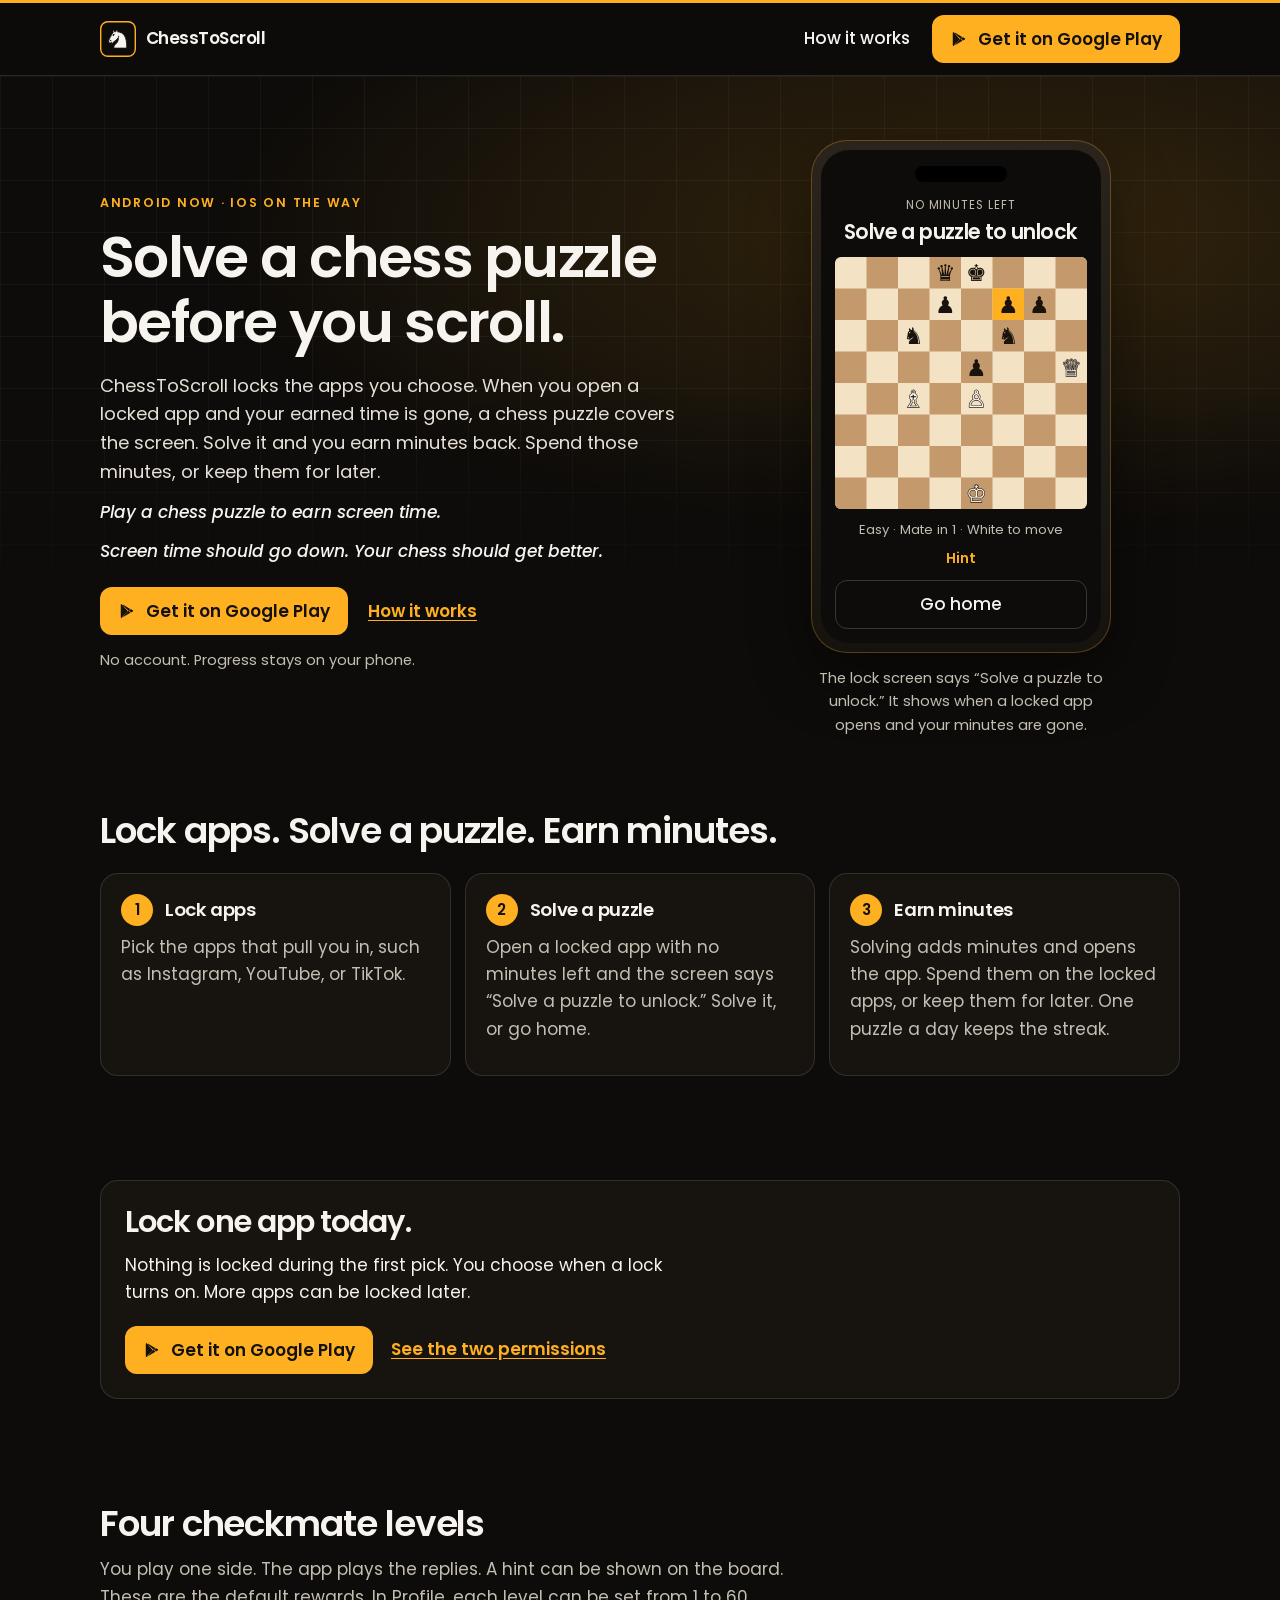
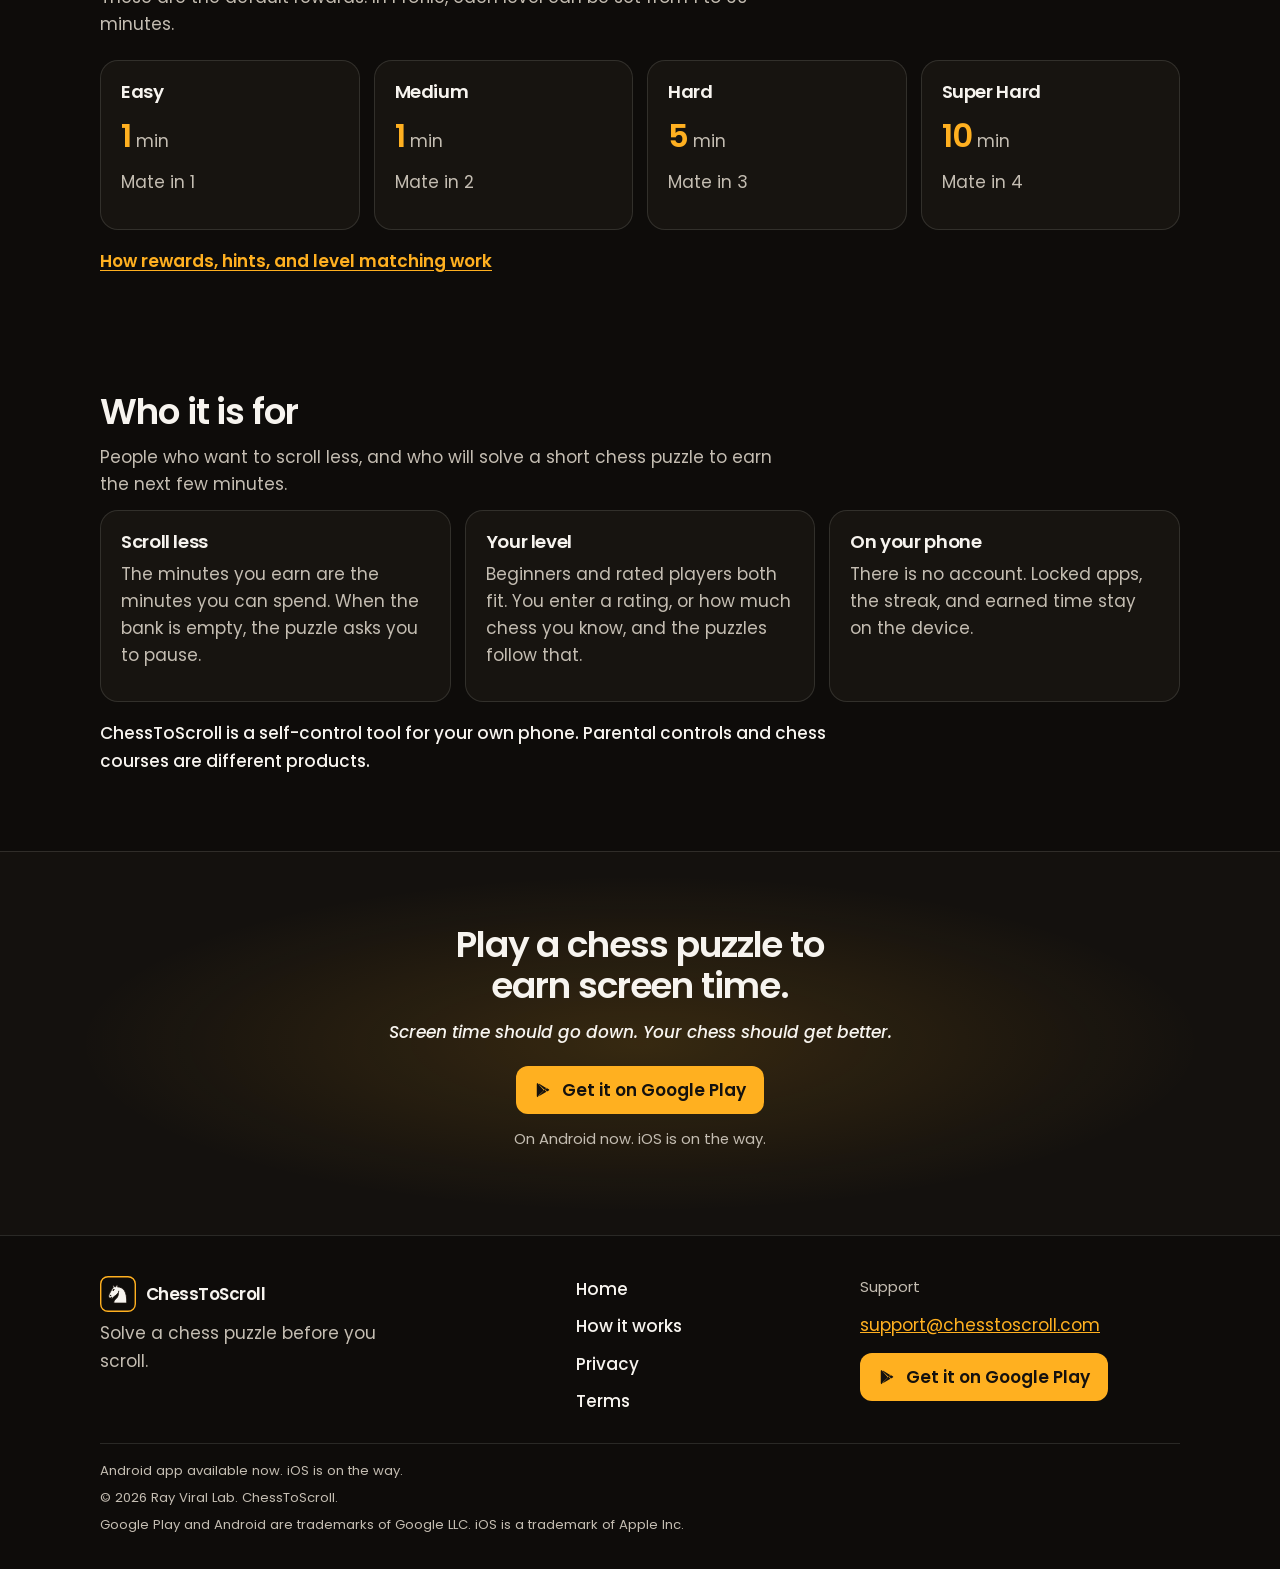
==== index.html @ 7f45c112 "first commit" ====
<!DOCTYPE html>
<html lang="en">
<head>
  <meta charset="utf-8">
  <meta name="viewport" content="width=device-width, initial-scale=1">
  <title>Solve a Chess Puzzle Before You Scroll | ChessToScroll</title>
  <meta name="description" content="ChessToScroll locks the apps you choose. Solve a chess puzzle to earn the minutes back, then spend them or save them. Android app. iOS on the way.">
  <link rel="canonical" href="https://chesstoscroll.com/">
  <meta name="theme-color" content="#0E0C0A">
  <meta name="robots" content="index,follow,max-image-preview:large,max-snippet:-1,max-video-preview:-1">
  <meta name="application-name" content="ChessToScroll">
  <meta property="og:type" content="website">
  <meta property="og:site_name" content="ChessToScroll">
  <meta property="og:title" content="Solve a Chess Puzzle Before You Scroll | ChessToScroll">
  <meta property="og:description" content="ChessToScroll locks the apps you choose. Solve a chess puzzle to earn the minutes back, then spend them or save them.">
  <meta property="og:url" content="https://chesstoscroll.com/">
  <meta property="og:locale" content="en_US">
  <meta property="og:image" content="https://chesstoscroll.com/og.png">
  <meta property="og:image:width" content="1200">
  <meta property="og:image:height" content="630">
  <meta property="og:image:alt" content="ChessToScroll. Solve a chess puzzle before you scroll.">
  <meta name="twitter:card" content="summary_large_image">
  <meta name="twitter:title" content="Solve a Chess Puzzle Before You Scroll | ChessToScroll">
  <meta name="twitter:description" content="Lock the apps you choose. Solve a chess puzzle to earn the minutes back.">
  <meta name="twitter:image" content="https://chesstoscroll.com/og.png">
  <link rel="icon" href="favicon.svg" type="image/svg+xml">
  <link rel="sitemap" type="application/xml" href="sitemap.xml">
  <link rel="alternate" hreflang="en" href="https://chesstoscroll.com/">
  <link rel="alternate" hreflang="x-default" href="https://chesstoscroll.com/">
  <link rel="stylesheet" href="styles.css">
  <script type="application/ld+json">
  {
    "@context": "https://schema.org",
    "@graph": [
      {
        "@type": "Organization",
        "@id": "https://chesstoscroll.com/#org",
        "name": "ChessToScroll",
        "legalName": "Ray Viral Lab",
        "url": "https://chesstoscroll.com/",
        "email": "support@chesstoscroll.com",
        "logo": "https://chesstoscroll.com/favicon.svg"
      },
      {
        "@type": "WebSite",
        "@id": "https://chesstoscroll.com/#website",
        "url": "https://chesstoscroll.com/",
        "name": "ChessToScroll",
        "description": "Solve a chess puzzle before you scroll.",
        "publisher": { "@id": "https://chesstoscroll.com/#org" }
      },
      {
        "@type": "SoftwareApplication",
        "name": "ChessToScroll",
        "applicationCategory": "LifestyleApplication",
        "operatingSystem": "Android",
        "url": "https://chesstoscroll.com/",
        "downloadUrl": "https://play.google.com/store/apps/details?id=com.hintapp.chesslock",
        "description": "ChessToScroll locks the apps you choose. Solve a chess puzzle to earn minutes back. Screen time should go down. Your chess should get better.",
        "publisher": { "@id": "https://chesstoscroll.com/#org" },
        "featureList": [
          "Lock selected apps behind a chess puzzle",
          "Checkmate puzzles from mate in 1 to mate in 4",
          "Minutes bank and daily streak",
          "No account, progress stays on the phone"
        ]
      }
    ]
  }
  </script>
</head>
<body>
  <a class="skip" href="#main">Skip to content</a>
  <header class="site-header">
    <div class="bar">
      <a class="logo" href="index.html">
        <img src="favicon.svg" width="36" height="36" alt="">
        <span>ChessToScroll</span>
      </a>
      <input class="nav-toggle" type="checkbox" id="nav-toggle">
      <label class="nav-burger" for="nav-toggle"><span class="sr-only">Menu</span><span class="bars" aria-hidden="true"></span></label>
      <nav class="nav" id="site-nav" aria-label="Primary">
        <a href="how-it-works.html">How it works</a>
        <a class="btn" href="https://play.google.com/store/apps/details?id=com.hintapp.chesslock" target="_blank" rel="noopener noreferrer">
          <svg class="icon" viewBox="0 0 24 24" width="18" height="18" aria-hidden="true"><path fill="currentColor" d="M4.4 2.6c-.5.4-.7 1.1-.7 1.9v15c0 .8.2 1.5.7 1.9l.1.1 8.8-8.8v-.2L4.5 2.5l-.1.1zm9.6 9.1 2.6 2.6-9.1 5.2c-.6.4-1.2.3-1.5-.1l8-7.7zm2.6-2.6L14 11.7 6 4.1c.3-.4.9-.5 1.5-.1l8.1 5.1zm.8.5 2.3 1.3c.8.5.8 1.2 0 1.7l-2.3 1.3-2.8-2.8 2.8-1.5z"/></svg>
          Get it on Google Play
        </a>
      </nav>
    </div>
  </header>
  <main id="main">
    <section class="hero">
      <div class="wrap hero-grid">
        <div>
          <p class="eyebrow">Android now · iOS on the way</p>
          <h1>Solve a chess puzzle before you scroll.</h1>
          <p class="lede">ChessToScroll locks the apps you choose. When you open a locked app and your earned time is gone, a chess puzzle covers the screen. Solve it and you earn minutes back. Spend those minutes, or keep them for later.</p>
          <p class="promise">Play a chess puzzle to earn screen time.</p>
          <p class="promise">Screen time should go down. Your chess should get better.</p>
          <div class="hero-actions">
            <a class="btn" href="https://play.google.com/store/apps/details?id=com.hintapp.chesslock" target="_blank" rel="noopener noreferrer">
              <svg class="icon" viewBox="0 0 24 24" width="18" height="18" aria-hidden="true"><path fill="currentColor" d="M4.4 2.6c-.5.4-.7 1.1-.7 1.9v15c0 .8.2 1.5.7 1.9l.1.1 8.8-8.8v-.2L4.5 2.5l-.1.1zm9.6 9.1 2.6 2.6-9.1 5.2c-.6.4-1.2.3-1.5-.1l8-7.7zm2.6-2.6L14 11.7 6 4.1c.3-.4.9-.5 1.5-.1l8.1 5.1zm.8.5 2.3 1.3c.8.5.8 1.2 0 1.7l-2.3 1.3-2.8-2.8 2.8-1.5z"/></svg>
              Get it on Google Play
            </a>
            <a class="text-link" href="how-it-works.html">How it works</a>
          </div>
          <p class="fine">No account. Progress stays on your phone.</p>
        </div>
        <figure class="phone-figure">
          <div class="phone" aria-hidden="true">
            <div class="phone-screen">
              <div class="notch"></div>
              <p class="lock-kicker">No minutes left</p>
              <p class="lock-title">Solve a puzzle to unlock</p>
              <div class="board-frame">
                <svg class="board" viewBox="0 0 8 8">
                  <rect width="8" height="8" fill="#F3E2C4"/>
                  <g fill="#C49A6C">
                    <rect x="1" y="0" width="1" height="1"/><rect x="3" y="0" width="1" height="1"/><rect x="5" y="0" width="1" height="1"/><rect x="7" y="0" width="1" height="1"/>
                    <rect x="0" y="1" width="1" height="1"/><rect x="2" y="1" width="1" height="1"/><rect x="4" y="1" width="1" height="1"/><rect x="6" y="1" width="1" height="1"/>
                    <rect x="1" y="2" width="1" height="1"/><rect x="3" y="2" width="1" height="1"/><rect x="5" y="2" width="1" height="1"/><rect x="7" y="2" width="1" height="1"/>
                    <rect x="0" y="3" width="1" height="1"/><rect x="2" y="3" width="1" height="1"/><rect x="4" y="3" width="1" height="1"/><rect x="6" y="3" width="1" height="1"/>
                    <rect x="1" y="4" width="1" height="1"/><rect x="3" y="4" width="1" height="1"/><rect x="5" y="4" width="1" height="1"/><rect x="7" y="4" width="1" height="1"/>
                    <rect x="0" y="5" width="1" height="1"/><rect x="2" y="5" width="1" height="1"/><rect x="4" y="5" width="1" height="1"/><rect x="6" y="5" width="1" height="1"/>
                    <rect x="1" y="6" width="1" height="1"/><rect x="3" y="6" width="1" height="1"/><rect x="5" y="6" width="1" height="1"/><rect x="7" y="6" width="1" height="1"/>
                    <rect x="0" y="7" width="1" height="1"/><rect x="2" y="7" width="1" height="1"/><rect x="4" y="7" width="1" height="1"/><rect x="6" y="7" width="1" height="1"/>
                  </g>
                  <rect x="5" y="1" width="1" height="1" fill="#FFB020"/>
                  <g font-family="Apple Symbols, Segoe UI Symbol, Noto Sans Symbols 2, DejaVu Sans, sans-serif" font-size="0.72" text-anchor="middle" dominant-baseline="central">
                    <g fill="#1A120C">
                      <text x="3.5" y="0.52">&#9819;</text>
                      <text x="4.5" y="0.52">&#9818;</text>
                      <text x="3.5" y="1.52">&#9823;</text>
                      <text x="5.5" y="1.52">&#9823;</text>
                      <text x="6.5" y="1.52">&#9823;</text>
                      <text x="2.5" y="2.52">&#9822;</text>
                      <text x="5.5" y="2.52">&#9822;</text>
                      <text x="4.5" y="3.52">&#9823;</text>
                    </g>
                    <g fill="#FFF8EF" stroke="#2A2118" stroke-width="0.04" paint-order="stroke fill">
                      <text x="7.5" y="3.52">&#9813;</text>
                      <text x="2.5" y="4.52">&#9815;</text>
                      <text x="4.5" y="4.52">&#9817;</text>
                      <text x="4.5" y="7.52">&#9812;</text>
                    </g>
                  </g>
                </svg>
              </div>
              <p class="lock-meta">Easy · Mate in 1 · White to move</p>
              <p class="lock-hint">Hint</p>
              <p class="lock-go">Go home</p>
            </div>
          </div>
          <figcaption>The lock screen says “Solve a puzzle to unlock.” It shows when a locked app opens and your minutes are gone.</figcaption>
        </figure>
      </div>
    </section>

    <section class="block" aria-labelledby="steps-title">
      <div class="wrap">
        <div class="intro">
          <h2 id="steps-title">Lock apps. Solve a puzzle. Earn minutes.</h2>
        </div>
        <ol class="steps">
          <li>
            <h3><span class="num">1</span> Lock apps</h3>
            <p>Pick the apps that pull you in, such as Instagram, YouTube, or TikTok.</p>
          </li>
          <li>
            <h3><span class="num">2</span> Solve a puzzle</h3>
            <p>Open a locked app with no minutes left and the screen says “Solve a puzzle to unlock.” Solve it, or go home.</p>
          </li>
          <li>
            <h3><span class="num">3</span> Earn minutes</h3>
            <p>Solving adds minutes and opens the app. Spend them on the locked apps, or keep them for later. One puzzle a day keeps the streak.</p>
          </li>
        </ol>
      </div>
    </section>

    <section class="block" aria-label="Get the Android app">
      <div class="wrap">
        <div class="cta-row">
          <div>
            <h2>Lock one app today.</h2>
            <p>Nothing is locked during the first pick. You choose when a lock turns on. More apps can be locked later.</p>
          </div>
          <div class="cta-actions">
            <a class="btn" href="https://play.google.com/store/apps/details?id=com.hintapp.chesslock" target="_blank" rel="noopener noreferrer">
              <svg class="icon" viewBox="0 0 24 24" width="18" height="18" aria-hidden="true"><path fill="currentColor" d="M4.4 2.6c-.5.4-.7 1.1-.7 1.9v15c0 .8.2 1.5.7 1.9l.1.1 8.8-8.8v-.2L4.5 2.5l-.1.1zm9.6 9.1 2.6 2.6-9.1 5.2c-.6.4-1.2.3-1.5-.1l8-7.7zm2.6-2.6L14 11.7 6 4.1c.3-.4.9-.5 1.5-.1l8.1 5.1zm.8.5 2.3 1.3c.8.5.8 1.2 0 1.7l-2.3 1.3-2.8-2.8 2.8-1.5z"/></svg>
              Get it on Google Play
            </a>
            <a class="text-link" href="how-it-works.html#permissions">See the two permissions</a>
          </div>
        </div>
      </div>
    </section>

    <section class="block" aria-labelledby="levels-title">
      <div class="wrap">
        <div class="intro">
          <h2 id="levels-title">Four checkmate levels</h2>
          <p>You play one side. The app plays the replies. A hint can be shown on the board. These are the default rewards. In Profile, each level can be set from 1 to 60 minutes.</p>
        </div>
        <ul class="levels">
          <li>
            <h3>Easy</h3>
            <p class="mins"><span>1</span> min</p>
            <p>Mate in 1</p>
          </li>
          <li>
            <h3>Medium</h3>
            <p class="mins"><span>1</span> min</p>
            <p>Mate in 2</p>
          </li>
          <li>
            <h3>Hard</h3>
            <p class="mins"><span>5</span> min</p>
            <p>Mate in 3</p>
          </li>
          <li>
            <h3>Super Hard</h3>
            <p class="mins"><span>10</span> min</p>
            <p>Mate in 4</p>
          </li>
        </ul>
        <p class="more"><a class="text-link" href="how-it-works.html#puzzles">How rewards, hints, and level matching work</a></p>
      </div>
    </section>

    <section class="block" aria-labelledby="who-title">
      <div class="wrap">
        <div class="intro">
          <h2 id="who-title">Who it is for</h2>
          <p>People who want to scroll less, and who will solve a short chess puzzle to earn the next few minutes.</p>
        </div>
        <div class="cards three">
          <article class="card">
            <h3>Scroll less</h3>
            <p>The minutes you earn are the minutes you can spend. When the bank is empty, the puzzle asks you to pause.</p>
          </article>
          <article class="card">
            <h3>Your level</h3>
            <p>Beginners and rated players both fit. You enter a rating, or how much chess you know, and the puzzles follow that.</p>
          </article>
          <article class="card">
            <h3>On your phone</h3>
            <p>There is no account. Locked apps, the streak, and earned time stay on the device.</p>
          </article>
        </div>
        <p class="boundary">ChessToScroll is a self-control tool for your own phone. Parental controls and chess courses are different products.</p>
      </div>
    </section>

    <section class="cta-band" aria-labelledby="close-title">
      <div class="wrap">
        <h2 id="close-title">Play a chess puzzle to earn screen time.</h2>
        <p class="promise">Screen time should go down. Your chess should get better.</p>
        <a class="btn" href="https://play.google.com/store/apps/details?id=com.hintapp.chesslock" target="_blank" rel="noopener noreferrer">
          <svg class="icon" viewBox="0 0 24 24" width="18" height="18" aria-hidden="true"><path fill="currentColor" d="M4.4 2.6c-.5.4-.7 1.1-.7 1.9v15c0 .8.2 1.5.7 1.9l.1.1 8.8-8.8v-.2L4.5 2.5l-.1.1zm9.6 9.1 2.6 2.6-9.1 5.2c-.6.4-1.2.3-1.5-.1l8-7.7zm2.6-2.6L14 11.7 6 4.1c.3-.4.9-.5 1.5-.1l8.1 5.1zm.8.5 2.3 1.3c.8.5.8 1.2 0 1.7l-2.3 1.3-2.8-2.8 2.8-1.5z"/></svg>
          Get it on Google Play
        </a>
        <p class="fine">On Android now. iOS is on the way.</p>
      </div>
    </section>
  </main>
  <footer class="site-footer">
    <div class="wrap footer-grid">
      <div class="footer-brand">
        <a class="logo" href="index.html">
          <img src="favicon.svg" width="36" height="36" alt="">
          <span>ChessToScroll</span>
        </a>
        <p>Solve a chess puzzle before you scroll.</p>
      </div>
      <nav class="footer-nav" aria-label="Footer">
        <a href="index.html">Home</a>
        <a href="how-it-works.html">How it works</a>
        <a href="privacy.html">Privacy</a>
        <a href="terms.html">Terms</a>
      </nav>
      <div>
        <p class="fine">Support</p>
        <address><a href="mailto:support@chesstoscroll.com">support@chesstoscroll.com</a></address>
        <a class="btn" href="https://play.google.com/store/apps/details?id=com.hintapp.chesslock" target="_blank" rel="noopener noreferrer">
          <svg class="icon" viewBox="0 0 24 24" width="18" height="18" aria-hidden="true"><path fill="currentColor" d="M4.4 2.6c-.5.4-.7 1.1-.7 1.9v15c0 .8.2 1.5.7 1.9l.1.1 8.8-8.8v-.2L4.5 2.5l-.1.1zm9.6 9.1 2.6 2.6-9.1 5.2c-.6.4-1.2.3-1.5-.1l8-7.7zm2.6-2.6L14 11.7 6 4.1c.3-.4.9-.5 1.5-.1l8.1 5.1zm.8.5 2.3 1.3c.8.5.8 1.2 0 1.7l-2.3 1.3-2.8-2.8 2.8-1.5z"/></svg>
          Get it on Google Play
        </a>
      </div>
    </div>
    <div class="wrap legal-line">
      <p>Android app available now. iOS is on the way.</p>
      <p>© 2026 Ray Viral Lab. ChessToScroll.</p>
      <p>Google Play and Android are trademarks of Google LLC. iOS is a trademark of Apple Inc.</p>
    </div>
  </footer>
</body>
</html>
---- styles.css ----
@font-face {
  font-family: Poppins;
  font-style: normal;
  font-weight: 400;
  font-display: swap;
  src: url("fonts/poppins-latin-400.woff2") format("woff2");
}

@font-face {
  font-family: Poppins;
  font-style: normal;
  font-weight: 500;
  font-display: swap;
  src: url("fonts/poppins-latin-500.woff2") format("woff2");
}

@font-face {
  font-family: Poppins;
  font-style: normal;
  font-weight: 600;
  font-display: swap;
  src: url("fonts/poppins-latin-600.woff2") format("woff2");
}

@font-face {
  font-family: Poppins;
  font-style: italic;
  font-weight: 500;
  font-display: swap;
  src: url("fonts/poppins-latin-500italic.woff2") format("woff2");
}

:root {
  --bg: #0e0c0a;
  --raise: #171410;
  --text: #f7f4ef;
  --muted: #c4bdb2;
  --honey: #ffb020;
  --honey-2: #ffc14a;
  --ink: #14110e;
  --line: rgba(247, 244, 239, 0.12);
  --max: 1080px;
}

*,
*::before,
*::after {
  box-sizing: border-box;
}

html {
  color-scheme: dark;
  scroll-behavior: smooth;
}

body {
  margin: 0;
  min-height: 100vh;
  display: flex;
  flex-direction: column;
  background: var(--bg);
  color: var(--text);
  font-family: Poppins, "Avenir Next", "Segoe UI", sans-serif;
  font-size: 1.0625rem;
  line-height: 1.6;
}

main {
  flex: 1;
}

img {
  max-width: 100%;
}

h1,
h2,
h3 {
  line-height: 1.15;
  font-weight: 600;
  letter-spacing: -0.03em;
}

h1 {
  margin: 0 0 16px;
  font-size: clamp(2.35rem, 5vw, 3.55rem);
}

h2 {
  margin: 0 0 12px;
  font-size: clamp(1.7rem, 3vw, 2.25rem);
}

h3 {
  margin: 0 0 8px;
  font-size: 1.15rem;
  letter-spacing: -0.02em;
}

p {
  margin: 0 0 12px;
}

a {
  color: inherit;
}

:focus-visible {
  outline: 2px solid var(--honey);
  outline-offset: 3px;
}

::selection {
  background: var(--honey);
  color: var(--ink);
}

.skip {
  position: absolute;
  left: 16px;
  top: 8px;
  transform: translateY(-160%);
  background: var(--honey);
  color: var(--ink);
  padding: 8px 12px;
  border-radius: 10px;
  z-index: 40;
  font-weight: 600;
  text-decoration: none;
}

.skip:focus {
  transform: none;
}

.sr-only {
  position: absolute;
  width: 1px;
  height: 1px;
  overflow: hidden;
  clip-path: inset(50%);
  white-space: nowrap;
}

.wrap,
.bar {
  width: min(var(--max), calc(100% - 40px));
  margin-inline: auto;
}

.site-header {
  position: sticky;
  top: 0;
  z-index: 20;
  background: rgba(14, 12, 10, 0.92);
  backdrop-filter: blur(16px);
  border-top: 3px solid var(--honey);
  border-bottom: 1px solid var(--line);
}

.bar {
  display: flex;
  align-items: center;
  justify-content: space-between;
  min-height: 72px;
  position: relative;
}

.logo {
  display: inline-flex;
  align-items: center;
  gap: 10px;
  color: var(--text);
  text-decoration: none;
  font-weight: 600;
  letter-spacing: -0.03em;
  white-space: nowrap;
}

.logo img {
  width: 36px;
  height: 36px;
  max-width: none;
}

.nav {
  display: flex;
  align-items: center;
  gap: 22px;
}

.nav > a:not(.btn) {
  color: var(--text);
  text-decoration: none;
  font-weight: 500;
}

.nav > a:not(.btn):hover,
.nav > a[aria-current="page"] {
  color: var(--honey);
}

.nav-toggle,
.nav-burger {
  display: none;
}

.btn {
  display: inline-flex;
  align-items: center;
  justify-content: center;
  gap: 10px;
  min-height: 48px;
  padding: 0 18px;
  border-radius: 12px;
  background: var(--honey);
  color: var(--ink);
  font-weight: 600;
  text-decoration: none;
  line-height: 1.2;
}

.btn:hover {
  background: var(--honey-2);
}

.btn:focus-visible {
  outline-color: var(--text);
}

.icon {
  width: 18px;
  height: 18px;
  flex: none;
}

.text-link {
  color: var(--honey);
  font-weight: 600;
  text-underline-offset: 3px;
}

.fine {
  color: var(--muted);
  font-size: 0.92rem;
}

.eyebrow {
  margin: 0 0 12px;
  color: var(--honey);
  font-size: 0.78rem;
  font-weight: 600;
  letter-spacing: 0.14em;
  text-transform: uppercase;
}

.lede {
  color: #e6e0d8;
  font-size: 1.125rem;
  max-width: 42rem;
}

.promise {
  font-style: italic;
  font-weight: 500;
  color: var(--text);
}

.hero {
  position: relative;
  padding: 36px 0 12px;
  overflow: hidden;
}

.hero::before {
  content: "";
  position: absolute;
  inset: 0 0 auto;
  height: 560px;
  background:
    radial-gradient(ellipse at 78% 28%, rgba(255, 176, 32, 0.16), transparent 56%),
    linear-gradient(rgba(247, 244, 239, 0.045) 1px, transparent 1px),
    linear-gradient(90deg, rgba(247, 244, 239, 0.045) 1px, transparent 1px);
  background-size: auto, 52px 52px, 52px 52px;
  mask-image: linear-gradient(#000 55%, transparent 100%);
  pointer-events: none;
}

.hero-grid {
  position: relative;
}

.hero-actions {
  display: flex;
  flex-wrap: wrap;
  gap: 16px 20px;
  align-items: center;
  margin: 22px 0 14px;
}

.phone-figure {
  margin: 28px 0 0;
}

.phone {
  width: min(100%, 300px);
  margin-inline: auto;
  background: linear-gradient(180deg, #2a241c, #16130f);
  border-radius: 36px;
  padding: 10px;
  box-shadow:
    0 24px 60px rgba(0, 0, 0, 0.45),
    inset 0 0 0 1px rgba(255, 176, 32, 0.28);
}

.phone-screen {
  background: var(--bg);
  border-radius: 28px;
  padding: 16px 14px 14px;
}

.notch {
  width: 92px;
  height: 16px;
  background: #000;
  border-radius: 999px;
  margin: 0 auto 14px;
}

.lock-kicker {
  text-align: center;
  color: var(--muted);
  font-size: 0.72rem;
  letter-spacing: 0.08em;
  text-transform: uppercase;
  margin: 0 0 6px;
}

.lock-title {
  text-align: center;
  font-weight: 600;
  font-size: 1.28rem;
  letter-spacing: -0.03em;
  line-height: 1.2;
  margin: 0 0 12px;
}

.board-frame {
  border-radius: 6px;
  overflow: hidden;
}

.board {
  display: block;
  width: 100%;
  height: auto;
}

.lock-meta,
.lock-hint,
.lock-go {
  text-align: center;
}

.lock-meta {
  color: var(--muted);
  font-size: 0.82rem;
  margin: 10px 0 0;
}

.lock-hint {
  color: var(--honey);
  font-size: 0.85rem;
  font-weight: 600;
  margin: 8px 0 0;
}

.lock-go {
  margin: 10px 0 0;
  border: 1px solid rgba(247, 244, 239, 0.18);
  border-radius: 12px;
  padding: 10px;
  font-weight: 500;
}

.phone-figure figcaption {
  margin: 14px auto 0;
  max-width: 34ch;
  text-align: center;
  color: var(--muted);
  font-size: 0.92rem;
}

.block {
  padding: 36px 0;
}

.intro {
  max-width: 44rem;
}

.intro p,
.card p,
.steps p,
.levels p,
.setup-list p,
.flow p {
  color: var(--muted);
}

.steps,
.levels,
.setup-list,
.flow {
  list-style: none;
  padding: 0;
  margin: 22px 0 0;
}

.steps,
.levels,
.cards,
.flow {
  display: grid;
  gap: 14px;
}

.steps li,
.levels li,
.card,
.flow li,
.cta-row,
.end-card {
  background: var(--raise);
  border: 1px solid var(--line);
  border-radius: 18px;
}

.steps li,
.levels li,
.card,
.flow li {
  padding: 20px;
}

.steps h3,
.flow li {
  display: flex;
  align-items: center;
  gap: 12px;
}

.flow li {
  align-items: flex-start;
  flex-direction: column;
  gap: 10px;
}

.num {
  width: 32px;
  height: 32px;
  border-radius: 50%;
  background: var(--honey);
  color: var(--ink);
  display: inline-grid;
  place-items: center;
  font-size: 0.95rem;
  font-weight: 600;
  flex: none;
}

.mins {
  margin: 8px 0;
  color: var(--text);
}

.mins span {
  font-size: 2rem;
  font-weight: 600;
  letter-spacing: -0.03em;
  color: var(--honey);
}

.cta-row {
  display: flex;
  flex-wrap: wrap;
  justify-content: space-between;
  gap: 20px;
  align-items: center;
  padding: 24px;
}

.cta-row h2 {
  font-size: clamp(1.45rem, 2.4vw, 1.9rem);
}

.cta-row p {
  margin: 6px 0 0;
  max-width: 52ch;
}

.cta-actions {
  display: flex;
  flex-wrap: wrap;
  gap: 14px 18px;
  align-items: center;
}

.boundary {
  margin-top: 18px;
  max-width: 46rem;
  font-weight: 500;
}

.more {
  margin-top: 18px;
}

.cta-band {
  margin-top: 12px;
  padding: 72px 0;
  text-align: center;
  background:
    radial-gradient(ellipse at center, rgba(255, 176, 32, 0.15), transparent 62%),
    #14110e;
  border-top: 1px solid var(--line);
}

.cta-band h2 {
  max-width: 11em;
  margin-inline: auto;
}

.cta-band .btn {
  margin-top: 8px;
}

.cta-band .fine {
  margin-top: 14px;
}

.cta-band a:not(.btn) {
  color: var(--honey);
}

.crumbs {
  display: flex;
  flex-wrap: wrap;
  gap: 8px;
  align-items: center;
  color: var(--muted);
  font-size: 0.92rem;
  margin-bottom: 18px;
}

.crumbs a {
  color: var(--text);
  text-decoration: none;
}

.crumbs a:hover {
  color: var(--honey);
}

.page-head {
  padding: 36px 0 8px;
}

.onpage {
  display: flex;
  flex-wrap: wrap;
  gap: 8px;
  margin: 20px 0 0;
}

.onpage a {
  text-decoration: none;
  color: var(--text);
  border: 1px solid rgba(247, 244, 239, 0.16);
  border-radius: 999px;
  padding: 8px 12px;
  font-size: 0.92rem;
  min-height: 44px;
  display: inline-flex;
  align-items: center;
}

.onpage a:hover {
  border-color: var(--honey);
  color: var(--honey);
}

.setup-list li {
  display: grid;
  grid-template-columns: 32px 1fr;
  gap: 14px;
  align-items: start;
  margin-bottom: 16px;
}

.setup-list p {
  margin: 2px 0 0;
}

.prose,
.legal {
  max-width: 72ch;
}

.prose a,
.legal a,
.end-card a {
  color: var(--honey);
  text-underline-offset: 3px;
}

.prose a.btn,
.legal a.btn,
.end-card a.btn,
.cta-band a.btn {
  color: var(--ink);
  text-decoration: none;
}

.table-wrap {
  overflow-x: auto;
  margin: 8px 0 12px;
}

table {
  width: 100%;
  border-collapse: collapse;
  min-width: 420px;
}

caption {
  text-align: left;
  font-weight: 600;
  margin-bottom: 8px;
}

th,
td {
  text-align: left;
  padding: 12px 14px;
  border-bottom: 1px solid var(--line);
}

th {
  color: var(--honey);
  font-weight: 600;
  font-size: 0.78rem;
  letter-spacing: 0.06em;
  text-transform: uppercase;
}

.faq {
  margin-top: 8px;
  border-bottom: 1px solid var(--line);
  max-width: 72ch;
}

.faq details {
  border-top: 1px solid var(--line);
}

.faq summary {
  cursor: pointer;
  padding: 16px 32px 16px 0;
  font-weight: 600;
  list-style: none;
  position: relative;
}

.faq summary::-webkit-details-marker {
  display: none;
}

.faq summary::after {
  content: "+";
  position: absolute;
  right: 0;
  top: 12px;
  color: var(--honey);
  font-size: 1.35rem;
  font-weight: 500;
}

.faq details[open] summary::after {
  content: "–";
}

.faq details p {
  color: var(--muted);
  margin: 0 0 16px;
}

.legal h2 {
  font-size: 1.35rem;
  margin-top: 2.1rem;
}

.legal h3 {
  font-size: 1.05rem;
  margin-top: 1.2rem;
}

.legal p,
.legal li {
  color: var(--muted);
}

code {
  font-family: ui-monospace, "SFMono-Regular", Menlo, Consolas, monospace;
  font-size: 0.92em;
  color: var(--text);
}

.legal ul {
  margin: 0 0 12px;
  padding-left: 1.2rem;
}

.legal li {
  margin: 6px 0;
}

.end-card {
  margin-top: 36px;
  padding: 22px;
  max-width: 72ch;
}

.end-card p:last-child {
  margin-bottom: 0;
}

.site-footer {
  border-top: 1px solid var(--line);
  padding: 40px 0 28px;
}

.footer-grid {
  display: grid;
  gap: 28px;
}

.footer-brand p {
  color: var(--muted);
  max-width: 28ch;
}

.footer-nav {
  display: flex;
  flex-direction: column;
  gap: 10px;
}

.footer-nav a {
  color: var(--text);
  text-decoration: none;
  font-weight: 500;
}

.footer-nav a:hover,
.footer-nav a[aria-current="page"] {
  color: var(--honey);
}

address {
  font-style: normal;
  margin: 0 0 14px;
}

address a {
  color: var(--honey);
}

.legal-line {
  margin-top: 28px;
  padding-top: 16px;
  border-top: 1px solid var(--line);
}

.legal-line p {
  color: var(--muted);
  font-size: 0.82rem;
  margin-bottom: 6px;
}

@media (max-width: 860px) {
  .nav-burger {
    display: inline-flex;
    width: 44px;
    height: 44px;
    border: 1px solid rgba(247, 244, 239, 0.16);
    border-radius: 12px;
    align-items: center;
    justify-content: center;
    cursor: pointer;
  }

  .nav-toggle {
    display: block;
    position: absolute;
    opacity: 0;
    width: 44px;
    height: 44px;
    right: 0;
    top: 14px;
    margin: 0;
    cursor: pointer;
    z-index: 2;
  }

  .nav-toggle:focus-visible + .nav-burger {
    outline: 2px solid var(--honey);
    outline-offset: 3px;
  }

  .nav-toggle:checked + .nav-burger {
    border-color: var(--honey);
  }

  .bars,
  .bars::before,
  .bars::after {
    display: block;
    width: 18px;
    height: 2px;
    background: var(--text);
    border-radius: 2px;
    position: relative;
  }

  .bars::before,
  .bars::after {
    content: "";
    position: absolute;
    left: 0;
  }

  .bars::before {
    top: -6px;
  }

  .bars::after {
    top: 6px;
  }

  .nav {
    display: none;
    position: absolute;
    left: 0;
    right: 0;
    top: 100%;
    background: #14110e;
    border-bottom: 1px solid var(--line);
    padding: 8px 4px 16px;
    flex-direction: column;
    align-items: stretch;
    gap: 4px;
    z-index: 30;
  }

  .nav-toggle:checked ~ .nav {
    display: flex;
  }

  .nav > a:not(.btn) {
    padding: 12px 8px;
    min-height: 44px;
  }
}

@media (min-width: 720px) {
  .cards.two,
  .flow {
    grid-template-columns: 1fr 1fr;
  }
}

@media (min-width: 900px) {
  .hero {
    padding: 64px 0 20px;
  }

  .hero-grid {
    display: grid;
    grid-template-columns: minmax(0, 1.15fr) minmax(280px, 0.85fr);
    gap: 48px;
    align-items: center;
  }

  .phone-figure {
    margin-top: 0;
  }

  .block {
    padding: 52px 0;
  }

  .steps,
  .cards.three {
    grid-template-columns: repeat(3, 1fr);
  }

  .levels {
    grid-template-columns: repeat(4, 1fr);
  }

  .flow {
    grid-template-columns: repeat(4, 1fr);
  }

  .footer-grid {
    grid-template-columns: 1.4fr 0.8fr 1fr;
    align-items: start;
  }
}

@media (max-width: 360px) {
  .logo {
    font-size: 0.92rem;
  }
}

@media (prefers-reduced-motion: reduce) {
  html {
    scroll-behavior: auto;
  }

  *,
  *::before,
  *::after {
    transition: none !important;
  }
}

@media print {
  body {
    background: #fff;
    color: #16130f;
  }

  .site-header,
  .cta-band,
  .steps li,
  .levels li,
  .card,
  .cta-row,
  .end-card {
    background: #fff;
    color: #16130f;
  }

  .site-header {
    position: static;
  }

  .nav-burger,
  .nav-toggle {
    display: none !important;
  }

  .nav {
    display: flex !important;
    position: static;
  }
}
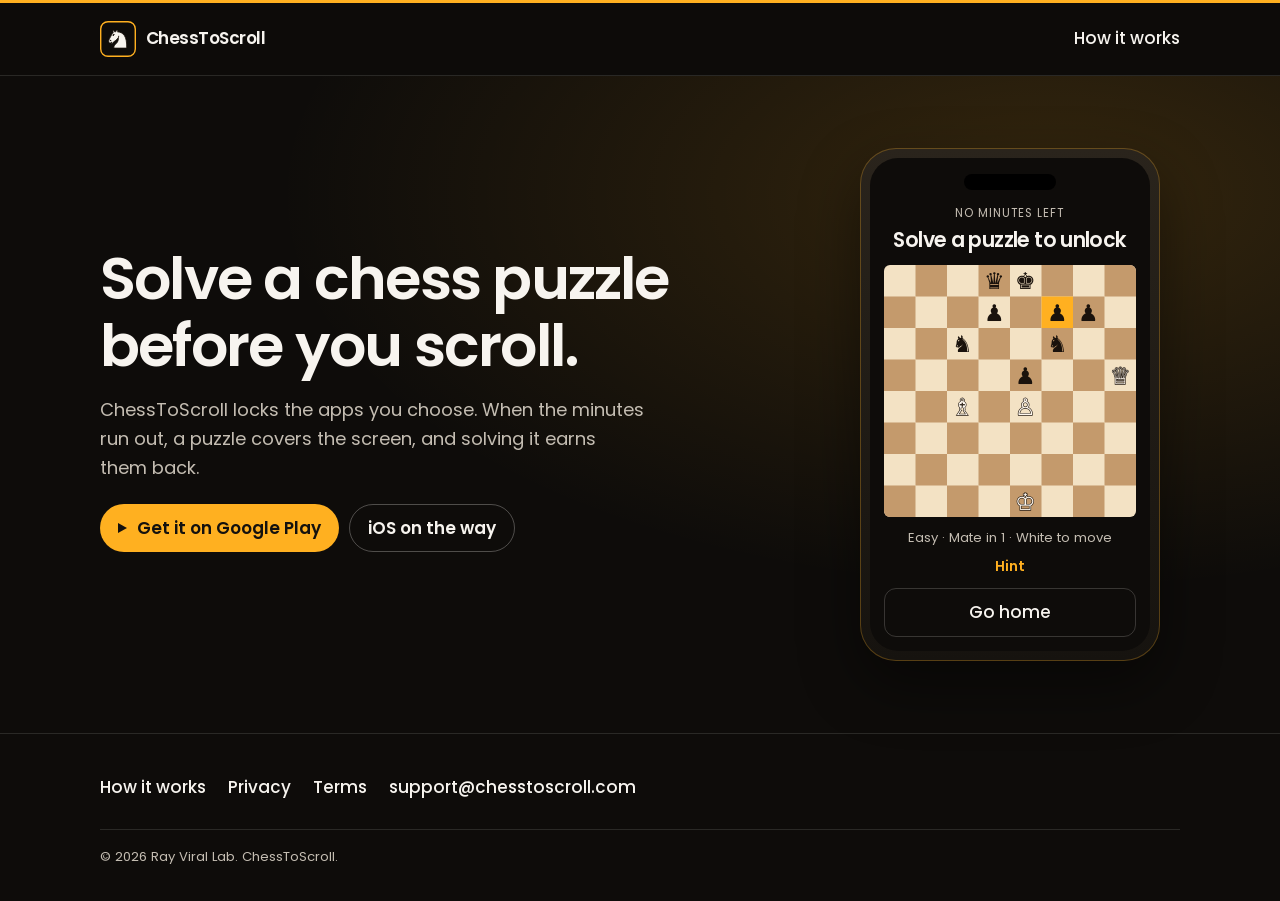
==== commit 64370e22: "v2" ====
--- a/index.html
+++ b/index.html
@@ -71,7 +71,7 @@
 </head>
 <body>
   <a class="skip" href="#main">Skip to content</a>
-  <header class="site-header">
+  <header class="site-header nav-simple">
     <div class="bar">
       <a class="logo" href="index.html">
         <img src="favicon.svg" width="36" height="36" alt="">
@@ -81,10 +81,6 @@
       <label class="nav-burger" for="nav-toggle"><span class="sr-only">Menu</span><span class="bars" aria-hidden="true"></span></label>
       <nav class="nav" id="site-nav" aria-label="Primary">
         <a href="how-it-works.html">How it works</a>
-        <a class="btn" href="https://play.google.com/store/apps/details?id=com.hintapp.chesslock" target="_blank" rel="noopener noreferrer">
-          <svg class="icon" viewBox="0 0 24 24" width="18" height="18" aria-hidden="true"><path fill="currentColor" d="M4.4 2.6c-.5.4-.7 1.1-.7 1.9v15c0 .8.2 1.5.7 1.9l.1.1 8.8-8.8v-.2L4.5 2.5l-.1.1zm9.6 9.1 2.6 2.6-9.1 5.2c-.6.4-1.2.3-1.5-.1l8-7.7zm2.6-2.6L14 11.7 6 4.1c.3-.4.9-.5 1.5-.1l8.1 5.1zm.8.5 2.3 1.3c.8.5.8 1.2 0 1.7l-2.3 1.3-2.8-2.8 2.8-1.5z"/></svg>
-          Get it on Google Play
-        </a>
       </nav>
     </div>
   </header>
@@ -92,19 +88,12 @@
     <section class="hero">
       <div class="wrap hero-grid">
         <div>
-          <p class="eyebrow">Android now · iOS on the way</p>
           <h1>Solve a chess puzzle before you scroll.</h1>
-          <p class="lede">ChessToScroll locks the apps you choose. When you open a locked app and your earned time is gone, a chess puzzle covers the screen. Solve it and you earn minutes back. Spend those minutes, or keep them for later.</p>
-          <p class="promise">Play a chess puzzle to earn screen time.</p>
-          <p class="promise">Screen time should go down. Your chess should get better.</p>
-          <div class="hero-actions">
-            <a class="btn" href="https://play.google.com/store/apps/details?id=com.hintapp.chesslock" target="_blank" rel="noopener noreferrer">
-              <svg class="icon" viewBox="0 0 24 24" width="18" height="18" aria-hidden="true"><path fill="currentColor" d="M4.4 2.6c-.5.4-.7 1.1-.7 1.9v15c0 .8.2 1.5.7 1.9l.1.1 8.8-8.8v-.2L4.5 2.5l-.1.1zm9.6 9.1 2.6 2.6-9.1 5.2c-.6.4-1.2.3-1.5-.1l8-7.7zm2.6-2.6L14 11.7 6 4.1c.3-.4.9-.5 1.5-.1l8.1 5.1zm.8.5 2.3 1.3c.8.5.8 1.2 0 1.7l-2.3 1.3-2.8-2.8 2.8-1.5z"/></svg>
-              Get it on Google Play
-            </a>
-            <a class="text-link" href="how-it-works.html">How it works</a>
+          <p class="lede">ChessToScroll locks the apps you choose. When the minutes run out, a puzzle covers the screen, and solving it earns them back.</p>
+          <div class="store-row">
+            <a class="btn" href="https://play.google.com/store/apps/details?id=com.hintapp.chesslock" target="_blank" rel="noopener noreferrer"><span class="play" aria-hidden="true"></span>Get it on Google Play</a>
+            <span class="soon">iOS on the way</span>
           </div>
-          <p class="fine">No account. Progress stays on your phone.</p>
         </div>
         <figure class="phone-figure">
           <div class="phone" aria-hidden="true">
@@ -151,147 +140,19 @@
               <p class="lock-go">Go home</p>
             </div>
           </div>
-          <figcaption>The lock screen says “Solve a puzzle to unlock.” It shows when a locked app opens and your minutes are gone.</figcaption>
         </figure>
-      </div>
-    </section>
-
-    <section class="block" aria-labelledby="steps-title">
-      <div class="wrap">
-        <div class="intro">
-          <h2 id="steps-title">Lock apps. Solve a puzzle. Earn minutes.</h2>
-        </div>
-        <ol class="steps">
-          <li>
-            <h3><span class="num">1</span> Lock apps</h3>
-            <p>Pick the apps that pull you in, such as Instagram, YouTube, or TikTok.</p>
-          </li>
-          <li>
-            <h3><span class="num">2</span> Solve a puzzle</h3>
-            <p>Open a locked app with no minutes left and the screen says “Solve a puzzle to unlock.” Solve it, or go home.</p>
-          </li>
-          <li>
-            <h3><span class="num">3</span> Earn minutes</h3>
-            <p>Solving adds minutes and opens the app. Spend them on the locked apps, or keep them for later. One puzzle a day keeps the streak.</p>
-          </li>
-        </ol>
-      </div>
-    </section>
-
-    <section class="block" aria-label="Get the Android app">
-      <div class="wrap">
-        <div class="cta-row">
-          <div>
-            <h2>Lock one app today.</h2>
-            <p>Nothing is locked during the first pick. You choose when a lock turns on. More apps can be locked later.</p>
-          </div>
-          <div class="cta-actions">
-            <a class="btn" href="https://play.google.com/store/apps/details?id=com.hintapp.chesslock" target="_blank" rel="noopener noreferrer">
-              <svg class="icon" viewBox="0 0 24 24" width="18" height="18" aria-hidden="true"><path fill="currentColor" d="M4.4 2.6c-.5.4-.7 1.1-.7 1.9v15c0 .8.2 1.5.7 1.9l.1.1 8.8-8.8v-.2L4.5 2.5l-.1.1zm9.6 9.1 2.6 2.6-9.1 5.2c-.6.4-1.2.3-1.5-.1l8-7.7zm2.6-2.6L14 11.7 6 4.1c.3-.4.9-.5 1.5-.1l8.1 5.1zm.8.5 2.3 1.3c.8.5.8 1.2 0 1.7l-2.3 1.3-2.8-2.8 2.8-1.5z"/></svg>
-              Get it on Google Play
-            </a>
-            <a class="text-link" href="how-it-works.html#permissions">See the two permissions</a>
-          </div>
-        </div>
-      </div>
-    </section>
-
-    <section class="block" aria-labelledby="levels-title">
-      <div class="wrap">
-        <div class="intro">
-          <h2 id="levels-title">Four checkmate levels</h2>
-          <p>You play one side. The app plays the replies. A hint can be shown on the board. These are the default rewards. In Profile, each level can be set from 1 to 60 minutes.</p>
-        </div>
-        <ul class="levels">
-          <li>
-            <h3>Easy</h3>
-            <p class="mins"><span>1</span> min</p>
-            <p>Mate in 1</p>
-          </li>
-          <li>
-            <h3>Medium</h3>
-            <p class="mins"><span>1</span> min</p>
-            <p>Mate in 2</p>
-          </li>
-          <li>
-            <h3>Hard</h3>
-            <p class="mins"><span>5</span> min</p>
-            <p>Mate in 3</p>
-          </li>
-          <li>
-            <h3>Super Hard</h3>
-            <p class="mins"><span>10</span> min</p>
-            <p>Mate in 4</p>
-          </li>
-        </ul>
-        <p class="more"><a class="text-link" href="how-it-works.html#puzzles">How rewards, hints, and level matching work</a></p>
-      </div>
-    </section>
-
-    <section class="block" aria-labelledby="who-title">
-      <div class="wrap">
-        <div class="intro">
-          <h2 id="who-title">Who it is for</h2>
-          <p>People who want to scroll less, and who will solve a short chess puzzle to earn the next few minutes.</p>
-        </div>
-        <div class="cards three">
-          <article class="card">
-            <h3>Scroll less</h3>
-            <p>The minutes you earn are the minutes you can spend. When the bank is empty, the puzzle asks you to pause.</p>
-          </article>
-          <article class="card">
-            <h3>Your level</h3>
-            <p>Beginners and rated players both fit. You enter a rating, or how much chess you know, and the puzzles follow that.</p>
-          </article>
-          <article class="card">
-            <h3>On your phone</h3>
-            <p>There is no account. Locked apps, the streak, and earned time stay on the device.</p>
-          </article>
-        </div>
-        <p class="boundary">ChessToScroll is a self-control tool for your own phone. Parental controls and chess courses are different products.</p>
-      </div>
-    </section>
-
-    <section class="cta-band" aria-labelledby="close-title">
-      <div class="wrap">
-        <h2 id="close-title">Play a chess puzzle to earn screen time.</h2>
-        <p class="promise">Screen time should go down. Your chess should get better.</p>
-        <a class="btn" href="https://play.google.com/store/apps/details?id=com.hintapp.chesslock" target="_blank" rel="noopener noreferrer">
-          <svg class="icon" viewBox="0 0 24 24" width="18" height="18" aria-hidden="true"><path fill="currentColor" d="M4.4 2.6c-.5.4-.7 1.1-.7 1.9v15c0 .8.2 1.5.7 1.9l.1.1 8.8-8.8v-.2L4.5 2.5l-.1.1zm9.6 9.1 2.6 2.6-9.1 5.2c-.6.4-1.2.3-1.5-.1l8-7.7zm2.6-2.6L14 11.7 6 4.1c.3-.4.9-.5 1.5-.1l8.1 5.1zm.8.5 2.3 1.3c.8.5.8 1.2 0 1.7l-2.3 1.3-2.8-2.8 2.8-1.5z"/></svg>
-          Get it on Google Play
-        </a>
-        <p class="fine">On Android now. iOS is on the way.</p>
       </div>
     </section>
   </main>
   <footer class="site-footer">
-    <div class="wrap footer-grid">
-      <div class="footer-brand">
-        <a class="logo" href="index.html">
-          <img src="favicon.svg" width="36" height="36" alt="">
-          <span>ChessToScroll</span>
-        </a>
-        <p>Solve a chess puzzle before you scroll.</p>
-      </div>
-      <nav class="footer-nav" aria-label="Footer">
-        <a href="index.html">Home</a>
-        <a href="how-it-works.html">How it works</a>
-        <a href="privacy.html">Privacy</a>
-        <a href="terms.html">Terms</a>
-      </nav>
-      <div>
-        <p class="fine">Support</p>
-        <address><a href="mailto:support@chesstoscroll.com">support@chesstoscroll.com</a></address>
-        <a class="btn" href="https://play.google.com/store/apps/details?id=com.hintapp.chesslock" target="_blank" rel="noopener noreferrer">
-          <svg class="icon" viewBox="0 0 24 24" width="18" height="18" aria-hidden="true"><path fill="currentColor" d="M4.4 2.6c-.5.4-.7 1.1-.7 1.9v15c0 .8.2 1.5.7 1.9l.1.1 8.8-8.8v-.2L4.5 2.5l-.1.1zm9.6 9.1 2.6 2.6-9.1 5.2c-.6.4-1.2.3-1.5-.1l8-7.7zm2.6-2.6L14 11.7 6 4.1c.3-.4.9-.5 1.5-.1l8.1 5.1zm.8.5 2.3 1.3c.8.5.8 1.2 0 1.7l-2.3 1.3-2.8-2.8 2.8-1.5z"/></svg>
-          Get it on Google Play
-        </a>
-      </div>
+    <div class="wrap footer-mini">
+      <a href="how-it-works.html">How it works</a>
+      <a href="privacy.html">Privacy</a>
+      <a href="terms.html">Terms</a>
+      <a href="mailto:support@chesstoscroll.com">support@chesstoscroll.com</a>
     </div>
     <div class="wrap legal-line">
-      <p>Android app available now. iOS is on the way.</p>
       <p>© 2026 Ray Viral Lab. ChessToScroll.</p>
-      <p>Google Play and Android are trademarks of Google LLC. iOS is a trademark of Apple Inc.</p>
     </div>
   </footer>
 </body>
--- a/styles.css
+++ b/styles.css
@@ -67,6 +67,8 @@
 
 main {
   flex: 1;
+  display: flex;
+  flex-direction: column;
 }
 
 img {
@@ -212,7 +214,7 @@
   gap: 10px;
   min-height: 48px;
   padding: 0 18px;
-  border-radius: 12px;
+  border-radius: 999px;
   background: var(--honey);
   color: var(--ink);
   font-weight: 600;
@@ -268,26 +270,38 @@
 
 .hero {
   position: relative;
-  padding: 36px 0 12px;
-  overflow: hidden;
+  display: flex;
+  align-items: center;
+  flex: 1;
+  padding: 48px 0 56px;
+  overflow: visible;
 }
 
 .hero::before {
   content: "";
   position: absolute;
-  inset: 0 0 auto;
-  height: 560px;
-  background:
-    radial-gradient(ellipse at 78% 28%, rgba(255, 176, 32, 0.16), transparent 56%),
-    linear-gradient(rgba(247, 244, 239, 0.045) 1px, transparent 1px),
-    linear-gradient(90deg, rgba(247, 244, 239, 0.045) 1px, transparent 1px);
-  background-size: auto, 52px 52px, 52px 52px;
-  mask-image: linear-gradient(#000 55%, transparent 100%);
+  inset: 0;
+  background: radial-gradient(ellipse at 82% 18%, rgba(255, 176, 32, 0.16), transparent 52%);
   pointer-events: none;
+}
+
+.hero h1 {
+  font-size: clamp(2.5rem, 4.6vw, 4.15rem);
+  max-width: 11em;
+}
+
+.hero .lede {
+  color: var(--muted);
+  max-width: 34rem;
 }
 
 .hero-grid {
   position: relative;
+  width: min(var(--max), calc(100% - 40px));
+}
+
+.hero-grid > * {
+  min-width: 0;
 }
 
 .hero-actions {
@@ -425,7 +439,6 @@
   gap: 14px;
 }
 
-.steps li,
 .levels li,
 .card,
 .flow li,
@@ -436,18 +449,50 @@
   border-radius: 18px;
 }
 
-.steps li,
 .levels li,
 .card,
 .flow li {
   padding: 20px;
 }
 
-.steps h3,
+.steps {
+  gap: 0;
+  margin-top: 8px;
+}
+
+.steps li {
+  display: grid;
+  grid-template-columns: 64px 1fr;
+  gap: 8px 18px;
+  padding: 26px 0;
+  border-top: 1px solid var(--line);
+  background: transparent;
+}
+
+.steps li:last-child {
+  border-bottom: 1px solid var(--line);
+}
+
+.steps .num {
+  width: auto;
+  height: auto;
+  border-radius: 0;
+  background: none;
+  color: var(--honey);
+  font-size: 1.35rem;
+  letter-spacing: -0.04em;
+  display: block;
+}
+
+.steps h3 {
+  margin-bottom: 6px;
+}
+
 .flow li {
   display: flex;
-  align-items: center;
-  gap: 12px;
+  align-items: flex-start;
+  flex-direction: column;
+  gap: 10px;
 }
 
 .flow li {
@@ -788,7 +833,23 @@
   margin-bottom: 6px;
 }
 
-@media (max-width: 860px) {
+.footer-mini {
+  display: flex;
+  flex-wrap: wrap;
+  gap: 10px 22px;
+}
+
+.footer-mini a {
+  color: var(--text);
+  text-decoration: none;
+  font-weight: 500;
+}
+
+.footer-mini a:hover {
+  color: var(--honey);
+}
+
+@media (max-width: 980px) {
   .nav-burger {
     display: inline-flex;
     width: 44px;
@@ -871,6 +932,26 @@
     padding: 12px 8px;
     min-height: 44px;
   }
+
+  .nav-simple .nav-burger,
+  .nav-simple .nav-toggle {
+    display: none;
+  }
+
+  .nav-simple .nav {
+    display: flex;
+    position: static;
+    flex-direction: row;
+    align-items: center;
+    background: none;
+    border: 0;
+    padding: 0;
+  }
+
+  .nav-simple .nav > a:not(.btn) {
+    padding: 8px 0;
+    min-height: 44px;
+  }
 }
 
 @media (min-width: 720px) {
@@ -880,15 +961,32 @@
   }
 }
 
+@media (min-width: 840px) {
+  .hero-grid {
+    display: grid;
+    grid-template-columns: minmax(0, 1fr) 320px;
+    gap: 64px;
+    align-items: center;
+  }
+
+  .phone-figure {
+    margin-top: 0;
+  }
+
+  .phone {
+    margin-inline: 0;
+  }
+}
+
 @media (min-width: 900px) {
   .hero {
-    padding: 64px 0 20px;
+    padding: 72px 0;
   }
 
   .hero-grid {
     display: grid;
-    grid-template-columns: minmax(0, 1.15fr) minmax(280px, 0.85fr);
-    gap: 48px;
+    grid-template-columns: minmax(0, 1fr) 320px;
+    gap: 72px;
     align-items: center;
   }
 
@@ -897,7 +995,7 @@
   }
 
   .block {
-    padding: 52px 0;
+    padding: 72px 0;
   }
 
   .steps,
@@ -914,14 +1012,409 @@
   }
 
   .footer-grid {
-    grid-template-columns: 1.4fr 0.8fr 1fr;
+    grid-template-columns: 1.3fr 0.8fr 0.7fr 1fr;
     align-items: start;
+  }
+
+  .look-grid {
+    grid-template-columns: minmax(0, 1.05fr) minmax(280px, 0.85fr);
+    align-items: start;
+  }
+
+  .stage {
+    position: sticky;
+    top: 96px;
+  }
+
+  .facts {
+    grid-template-columns: repeat(3, 1fr);
+    gap: 28px;
   }
 }
 
 @media (max-width: 360px) {
   .logo {
     font-size: 0.92rem;
+  }
+}
+
+.play {
+  width: 0;
+  height: 0;
+  border-style: solid;
+  border-width: 5px 0 5px 9px;
+  border-color: transparent transparent transparent currentColor;
+  flex: none;
+  display: inline-block;
+}
+
+.store-row {
+  display: flex;
+  flex-wrap: wrap;
+  gap: 10px;
+  align-items: center;
+  margin: 22px 0 12px;
+}
+
+.soon {
+  display: inline-flex;
+  align-items: center;
+  justify-content: center;
+  min-height: 48px;
+  padding: 0 18px;
+  border-radius: 999px;
+  border: 1px solid rgba(247, 244, 239, 0.28);
+  color: var(--text);
+  font-weight: 600;
+  background: transparent;
+}
+
+.qr-card {
+  display: none;
+  align-items: center;
+  gap: 14px;
+  margin-top: 18px;
+  max-width: 28rem;
+}
+
+.qr-card img {
+  width: 96px;
+  height: 96px;
+  background: #fff;
+  border-radius: 12px;
+  padding: 6px;
+  flex: none;
+}
+
+.qr-card p {
+  margin: 0;
+  color: var(--muted);
+  font-size: 0.92rem;
+}
+
+.note {
+  margin-top: 18px;
+  max-width: 46rem;
+  color: var(--text);
+  font-weight: 500;
+}
+
+.dots {
+  display: flex;
+  gap: 5px;
+  margin: 12px 0 4px;
+}
+
+.dots i {
+  width: 10px;
+  height: 10px;
+  border-radius: 2px;
+  background: var(--honey);
+  display: block;
+}
+
+.look-grid {
+  display: grid;
+  gap: 28px;
+}
+
+.look-options {
+  border: 0;
+  margin: 22px 0 0;
+  padding: 0;
+  min-inline-size: 0;
+}
+
+.look-option {
+  display: block;
+  width: 100%;
+  text-align: left;
+  padding: 14px 16px 14px 18px;
+  border-radius: 14px;
+  border: 1px solid transparent;
+  cursor: pointer;
+  margin: 0 0 4px;
+  position: relative;
+}
+
+.look-option strong {
+  display: block;
+  font-weight: 600;
+}
+
+.look-option span {
+  display: block;
+  margin-top: 4px;
+  color: var(--muted);
+  font-size: 0.95rem;
+}
+
+.look-option input {
+  position: absolute;
+  width: 1px;
+  height: 1px;
+  overflow: hidden;
+  clip-path: inset(50%);
+}
+
+.look-option:has(input:checked) {
+  background: var(--raise);
+  box-shadow: inset 3px 0 0 var(--honey);
+}
+
+.look-option:has(input:focus-visible) {
+  outline: 2px solid var(--honey);
+  outline-offset: 3px;
+}
+
+.pane {
+  display: none;
+}
+
+.look:has(#scr-time:checked) .pane-time,
+.look:has(#scr-lock:checked) .pane-lock,
+.look:has(#scr-stats:checked) .pane-stats,
+.look:has(#scr-apps:checked) .pane-apps {
+  display: block;
+}
+
+.stage-note {
+  margin: 14px auto 0;
+  max-width: 32ch;
+  text-align: center;
+  color: var(--muted);
+  font-size: 0.88rem;
+}
+
+.phone-screen.app {
+  text-align: left;
+  padding: 16px 16px 12px;
+}
+
+.app-title {
+  margin: 0;
+  font-size: 1.45rem;
+  font-weight: 600;
+  letter-spacing: -0.03em;
+}
+
+.app-mins {
+  margin: 8px 0 0;
+  font-size: 3rem;
+  font-weight: 600;
+  letter-spacing: -0.04em;
+  line-height: 0.95;
+}
+
+.app-mins span,
+.streak-line,
+.search,
+.stat span,
+.most {
+  color: var(--muted);
+  font-weight: 500;
+  letter-spacing: 0;
+}
+
+.app-mins span {
+  display: block;
+  margin-top: 6px;
+  font-size: 0.85rem;
+}
+
+.streak-line {
+  margin: 8px 0 0;
+  font-size: 0.92rem;
+}
+
+.streak-line b {
+  color: var(--text);
+  font-weight: 600;
+}
+
+.app-list {
+  display: grid;
+  gap: 8px;
+  margin-top: 16px;
+}
+
+.app-row,
+.stat {
+  background: #221c16;
+  border-radius: 12px;
+}
+
+.app-row {
+  display: flex;
+  justify-content: space-between;
+  align-items: center;
+  gap: 12px;
+  padding: 11px 12px;
+  font-size: 0.95rem;
+  color: var(--text);
+}
+
+.tag {
+  color: var(--honey);
+  font-size: 0.75rem;
+  font-weight: 600;
+}
+
+.tag.off {
+  color: var(--muted);
+  font-weight: 500;
+}
+
+.mini-btn {
+  margin: 16px 0 0;
+  background: var(--honey);
+  color: var(--ink);
+  text-align: center;
+  font-weight: 600;
+  border-radius: 999px;
+  padding: 12px;
+}
+
+.seg {
+  display: inline-flex;
+  gap: 2px;
+  margin-top: 12px;
+  padding: 3px;
+  border: 1px solid var(--line);
+  border-radius: 999px;
+}
+
+.seg span {
+  padding: 4px 10px;
+  border-radius: 999px;
+  font-size: 0.75rem;
+  color: var(--muted);
+  font-weight: 500;
+}
+
+.seg .on {
+  background: var(--honey);
+  color: var(--ink);
+  font-weight: 600;
+}
+
+.stat-grid {
+  display: grid;
+  grid-template-columns: 1fr 1fr;
+  gap: 8px;
+  margin-top: 14px;
+}
+
+.stat {
+  padding: 12px;
+}
+
+.stat b {
+  display: block;
+  font-size: 1.4rem;
+  letter-spacing: -0.03em;
+}
+
+.stat span,
+.most {
+  font-size: 0.78rem;
+}
+
+.most {
+  margin: 14px 0 0;
+}
+
+.most b {
+  color: var(--text);
+  font-weight: 600;
+}
+
+.search {
+  margin: 10px 0 0;
+  border: 1px solid var(--line);
+  border-radius: 12px;
+  padding: 10px 12px;
+  font-size: 0.9rem;
+}
+
+.tabs {
+  display: grid;
+  grid-template-columns: repeat(3, 1fr);
+  margin: 16px 0 0;
+  padding-top: 10px;
+  border-top: 1px solid var(--line);
+  text-align: center;
+  font-size: 0.75rem;
+  font-weight: 600;
+  color: var(--muted);
+}
+
+.tabs .on {
+  color: var(--honey);
+}
+
+.facts {
+  list-style: none;
+  padding: 0;
+  margin: 8px 0 0;
+  display: grid;
+  gap: 0;
+}
+
+.facts li {
+  padding: 18px 0 0;
+  margin-top: 18px;
+  border-top: 1px solid var(--line);
+}
+
+.facts p {
+  color: var(--muted);
+}
+
+.foot-label {
+  margin: 0 0 12px;
+  color: var(--honey);
+  font-size: 0.75rem;
+  font-weight: 600;
+  letter-spacing: 0.12em;
+  text-transform: uppercase;
+}
+
+.cta-band .store-row,
+.cta-band .qr-card {
+  justify-content: center;
+}
+
+.cta-band .qr-card {
+  margin-inline: auto;
+}
+
+@media (min-width: 700px) and (max-width: 899px) {
+  .footer-grid {
+    grid-template-columns: 1fr 1fr;
+  }
+}
+
+@media (min-width: 900px) {
+  .qr-card {
+    display: flex;
+  }
+
+  .steps li {
+    grid-template-columns: 1fr;
+    border-top: 0;
+    border-bottom: 0;
+    border-left: 1px solid var(--line);
+    padding: 0 28px 8px;
+  }
+
+  .steps li:first-child {
+    border-left: 0;
+    padding-left: 0;
+  }
+
+  .steps li:last-child {
+    border-bottom: 0;
   }
 }
 
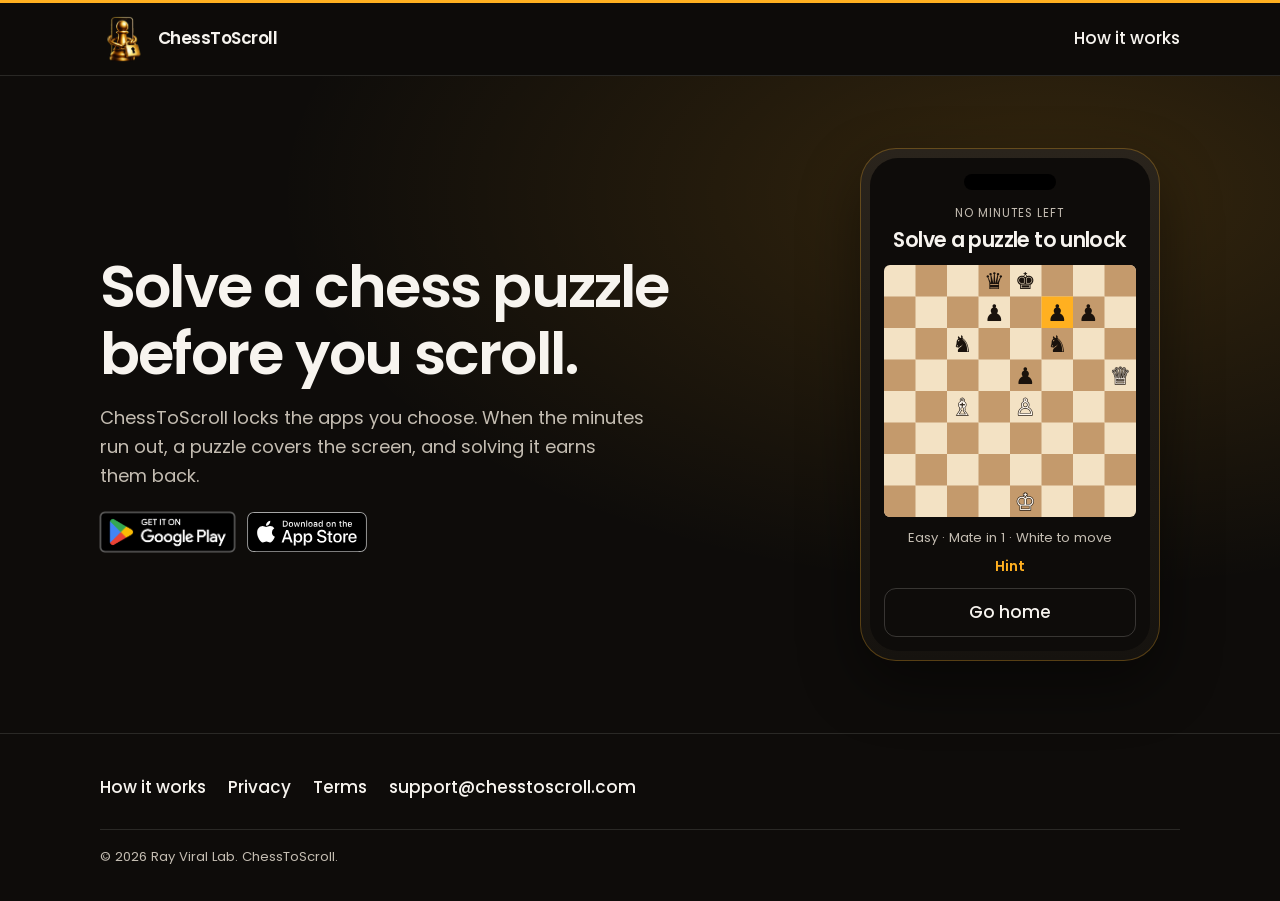
==== commit 964a4e60: "v2" ====
--- a/index.html
+++ b/index.html
@@ -23,7 +23,7 @@
   <meta name="twitter:title" content="Solve a Chess Puzzle Before You Scroll | ChessToScroll">
   <meta name="twitter:description" content="Lock the apps you choose. Solve a chess puzzle to earn the minutes back.">
   <meta name="twitter:image" content="https://chesstoscroll.com/og.png">
-  <link rel="icon" href="favicon.svg" type="image/svg+xml">
+  <link rel="icon" href="logo.png" type="image/png">
   <link rel="sitemap" type="application/xml" href="sitemap.xml">
   <link rel="alternate" hreflang="en" href="https://chesstoscroll.com/">
   <link rel="alternate" hreflang="x-default" href="https://chesstoscroll.com/">
@@ -39,7 +39,7 @@
         "legalName": "Ray Viral Lab",
         "url": "https://chesstoscroll.com/",
         "email": "support@chesstoscroll.com",
-        "logo": "https://chesstoscroll.com/favicon.svg"
+        "logo": "https://chesstoscroll.com/logo.png"
       },
       {
         "@type": "WebSite",
@@ -74,7 +74,7 @@
   <header class="site-header nav-simple">
     <div class="bar">
       <a class="logo" href="index.html">
-        <img src="favicon.svg" width="36" height="36" alt="">
+        <img src="logo.png" width="48" height="48" alt="">
         <span>ChessToScroll</span>
       </a>
       <input class="nav-toggle" type="checkbox" id="nav-toggle">
@@ -91,8 +91,10 @@
           <h1>Solve a chess puzzle before you scroll.</h1>
           <p class="lede">ChessToScroll locks the apps you choose. When the minutes run out, a puzzle covers the screen, and solving it earns them back.</p>
           <div class="store-row">
-            <a class="btn" href="https://play.google.com/store/apps/details?id=com.hintapp.chesslock" target="_blank" rel="noopener noreferrer"><span class="play" aria-hidden="true"></span>Get it on Google Play</a>
-            <span class="soon">iOS on the way</span>
+            <a class="store-link" href="https://play.google.com/store/apps/details?id=com.hintapp.chesslock" target="_blank" rel="noopener noreferrer" aria-label="Get it on Google Play">
+              <img class="badge badge-play" src="badges/google-play-badge.png" width="155" height="60" alt="Get it on Google Play">
+            </a>
+            <img class="badge badge-ios" src="badges/app-store-badge.svg" width="120" height="40" alt="Download on the App Store">
           </div>
         </div>
         <figure class="phone-figure">
--- a/styles.css
+++ b/styles.css
@@ -180,9 +180,10 @@
 }
 
 .logo img {
-  width: 36px;
-  height: 36px;
+  width: 48px;
+  height: 48px;
   max-width: none;
+  object-fit: contain;
 }
 
 .nav {
@@ -1051,9 +1052,37 @@
 .store-row {
   display: flex;
   flex-wrap: wrap;
-  gap: 10px;
+  gap: 12px;
   align-items: center;
-  margin: 22px 0 12px;
+  margin: 22px 0 4px;
+}
+
+.store-link {
+  display: inline-flex;
+  line-height: 0;
+  border-radius: 10px;
+}
+
+.store-link:hover {
+  opacity: 0.88;
+}
+
+.badge {
+  display: block;
+  width: auto;
+}
+
+.badge-play {
+  height: 60px;
+  width: 155px;
+  max-width: none;
+  margin: -10px;
+}
+
+.badge-ios {
+  height: 40px;
+  width: 120px;
+  max-width: none;
 }
 
 .soon {
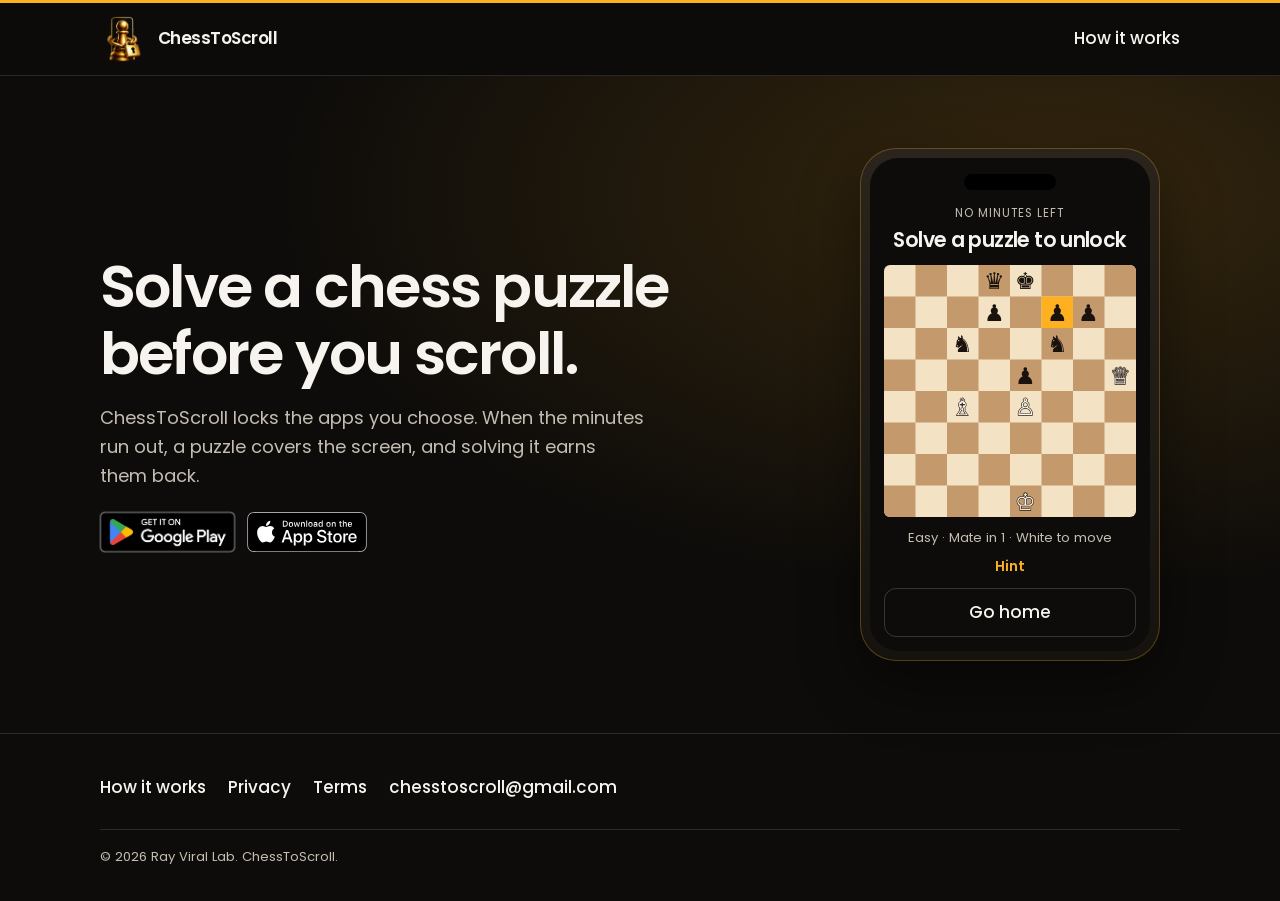
==== commit 1f215c8c: "email update" ====
--- a/index.html
+++ b/index.html
@@ -38,7 +38,7 @@
         "name": "ChessToScroll",
         "legalName": "Ray Viral Lab",
         "url": "https://chesstoscroll.com/",
-        "email": "support@chesstoscroll.com",
+        "email": "chesstoscroll@gmail.com",
         "logo": "https://chesstoscroll.com/logo.png"
       },
       {
@@ -94,7 +94,9 @@
             <a class="store-link" href="https://play.google.com/store/apps/details?id=com.hintapp.chesslock" target="_blank" rel="noopener noreferrer" aria-label="Get it on Google Play">
               <img class="badge badge-play" src="badges/google-play-badge.png" width="155" height="60" alt="Get it on Google Play">
             </a>
-            <img class="badge badge-ios" src="badges/app-store-badge.svg" width="120" height="40" alt="Download on the App Store">
+            <a class="store-link" href="https://tally.so/r/zx6x1Z" target="_blank" rel="noopener noreferrer" aria-label="Join the iOS waitlist">
+              <img class="badge badge-ios" src="badges/app-store-badge.svg" width="120" height="40" alt="">
+            </a>
           </div>
         </div>
         <figure class="phone-figure">
@@ -151,7 +153,7 @@
       <a href="how-it-works.html">How it works</a>
       <a href="privacy.html">Privacy</a>
       <a href="terms.html">Terms</a>
-      <a href="mailto:support@chesstoscroll.com">support@chesstoscroll.com</a>
+      <a href="mailto:chesstoscroll@gmail.com">chesstoscroll@gmail.com</a>
     </div>
     <div class="wrap legal-line">
       <p>© 2026 Ray Viral Lab. ChessToScroll.</p>
--- a/styles.css
+++ b/styles.css
@@ -754,6 +754,11 @@
 .legal p,
 .legal li {
   color: var(--muted);
+}
+
+.legal strong {
+  color: var(--text);
+  font-weight: 600;
 }
 
 code {
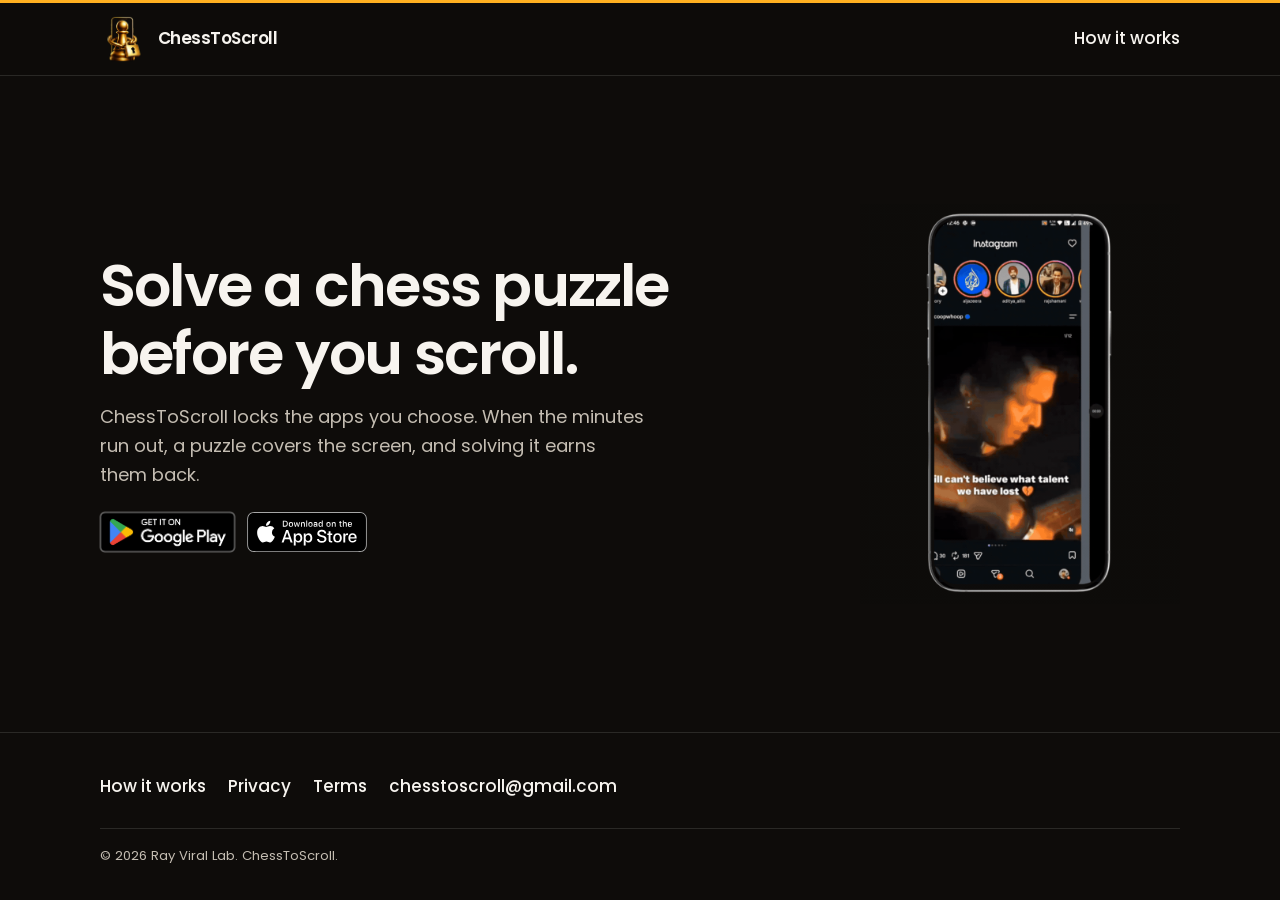
==== commit 2c8cbdf2: "phone mock" ====
--- a/index.html
+++ b/index.html
@@ -100,50 +100,7 @@
           </div>
         </div>
         <figure class="phone-figure">
-          <div class="phone" aria-hidden="true">
-            <div class="phone-screen">
-              <div class="notch"></div>
-              <p class="lock-kicker">No minutes left</p>
-              <p class="lock-title">Solve a puzzle to unlock</p>
-              <div class="board-frame">
-                <svg class="board" viewBox="0 0 8 8">
-                  <rect width="8" height="8" fill="#F3E2C4"/>
-                  <g fill="#C49A6C">
-                    <rect x="1" y="0" width="1" height="1"/><rect x="3" y="0" width="1" height="1"/><rect x="5" y="0" width="1" height="1"/><rect x="7" y="0" width="1" height="1"/>
-                    <rect x="0" y="1" width="1" height="1"/><rect x="2" y="1" width="1" height="1"/><rect x="4" y="1" width="1" height="1"/><rect x="6" y="1" width="1" height="1"/>
-                    <rect x="1" y="2" width="1" height="1"/><rect x="3" y="2" width="1" height="1"/><rect x="5" y="2" width="1" height="1"/><rect x="7" y="2" width="1" height="1"/>
-                    <rect x="0" y="3" width="1" height="1"/><rect x="2" y="3" width="1" height="1"/><rect x="4" y="3" width="1" height="1"/><rect x="6" y="3" width="1" height="1"/>
-                    <rect x="1" y="4" width="1" height="1"/><rect x="3" y="4" width="1" height="1"/><rect x="5" y="4" width="1" height="1"/><rect x="7" y="4" width="1" height="1"/>
-                    <rect x="0" y="5" width="1" height="1"/><rect x="2" y="5" width="1" height="1"/><rect x="4" y="5" width="1" height="1"/><rect x="6" y="5" width="1" height="1"/>
-                    <rect x="1" y="6" width="1" height="1"/><rect x="3" y="6" width="1" height="1"/><rect x="5" y="6" width="1" height="1"/><rect x="7" y="6" width="1" height="1"/>
-                    <rect x="0" y="7" width="1" height="1"/><rect x="2" y="7" width="1" height="1"/><rect x="4" y="7" width="1" height="1"/><rect x="6" y="7" width="1" height="1"/>
-                  </g>
-                  <rect x="5" y="1" width="1" height="1" fill="#FFB020"/>
-                  <g font-family="Apple Symbols, Segoe UI Symbol, Noto Sans Symbols 2, DejaVu Sans, sans-serif" font-size="0.72" text-anchor="middle" dominant-baseline="central">
-                    <g fill="#1A120C">
-                      <text x="3.5" y="0.52">&#9819;</text>
-                      <text x="4.5" y="0.52">&#9818;</text>
-                      <text x="3.5" y="1.52">&#9823;</text>
-                      <text x="5.5" y="1.52">&#9823;</text>
-                      <text x="6.5" y="1.52">&#9823;</text>
-                      <text x="2.5" y="2.52">&#9822;</text>
-                      <text x="5.5" y="2.52">&#9822;</text>
-                      <text x="4.5" y="3.52">&#9823;</text>
-                    </g>
-                    <g fill="#FFF8EF" stroke="#2A2118" stroke-width="0.04" paint-order="stroke fill">
-                      <text x="7.5" y="3.52">&#9813;</text>
-                      <text x="2.5" y="4.52">&#9815;</text>
-                      <text x="4.5" y="4.52">&#9817;</text>
-                      <text x="4.5" y="7.52">&#9812;</text>
-                    </g>
-                  </g>
-                </svg>
-              </div>
-              <p class="lock-meta">Easy · Mate in 1 · White to move</p>
-              <p class="lock-hint">Hint</p>
-              <p class="lock-go">Go home</p>
-            </div>
-          </div>
+          <img class="phone-demo" src="intro.gif" width="810" height="1012" alt="A phone showing Instagram shortcuts and a search for Instagram.">
         </figure>
       </div>
     </section>
--- a/styles.css
+++ b/styles.css
@@ -278,14 +278,6 @@
   overflow: visible;
 }
 
-.hero::before {
-  content: "";
-  position: absolute;
-  inset: 0;
-  background: radial-gradient(ellipse at 82% 18%, rgba(255, 176, 32, 0.16), transparent 52%);
-  pointer-events: none;
-}
-
 .hero h1 {
   font-size: clamp(2.5rem, 4.6vw, 4.15rem);
   max-width: 11em;
@@ -315,6 +307,13 @@
 
 .phone-figure {
   margin: 28px 0 0;
+}
+
+.phone-demo {
+  display: block;
+  width: min(100%, 280px);
+  height: auto;
+  margin-inline: auto;
 }
 
 .phone {
@@ -979,8 +978,11 @@
     margin-top: 0;
   }
 
-  .phone {
+  .phone,
+  .phone-demo {
     margin-inline: 0;
+    width: 320px;
+    max-width: 100%;
   }
 }
 
@@ -1035,6 +1037,30 @@
   .facts {
     grid-template-columns: repeat(3, 1fr);
     gap: 28px;
+  }
+}
+
+@media (max-width: 839px) {
+  body {
+    font-size: 1rem;
+  }
+
+  h1 {
+    font-size: 2rem;
+  }
+
+  .hero h1 {
+    font-size: clamp(1.9rem, 8.2vw, 2.35rem);
+    max-width: none;
+  }
+
+  h2 {
+    font-size: 1.5rem;
+  }
+
+  .lede,
+  .hero .lede {
+    font-size: 1rem;
   }
 }
 
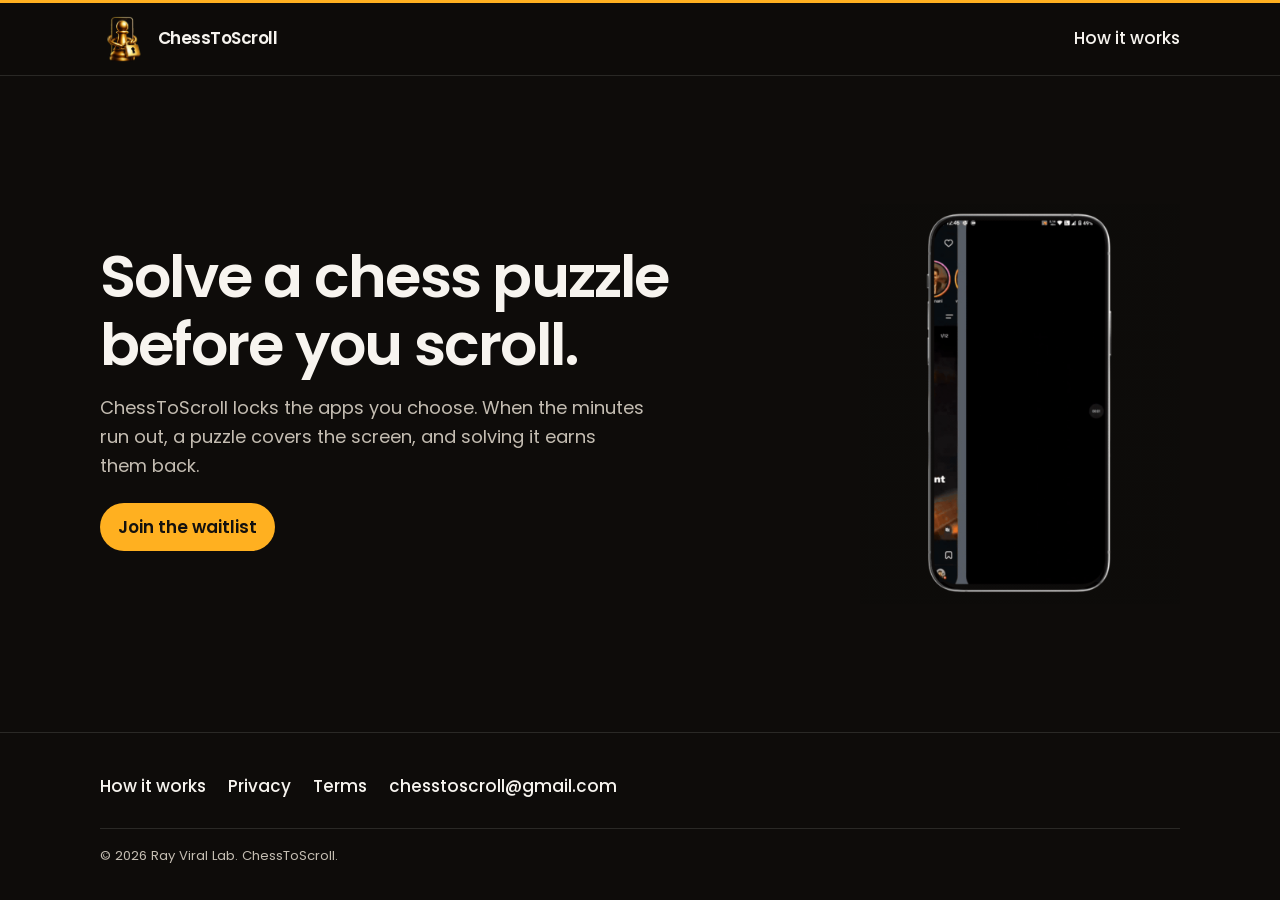
==== commit f0969447: "cta update" ====
--- a/index.html
+++ b/index.html
@@ -90,13 +90,8 @@
         <div>
           <h1>Solve a chess puzzle before you scroll.</h1>
           <p class="lede">ChessToScroll locks the apps you choose. When the minutes run out, a puzzle covers the screen, and solving it earns them back.</p>
-          <div class="store-row">
-            <a class="store-link" href="https://play.google.com/store/apps/details?id=com.hintapp.chesslock" target="_blank" rel="noopener noreferrer" aria-label="Get it on Google Play">
-              <img class="badge badge-play" src="badges/google-play-badge.png" width="155" height="60" alt="Get it on Google Play">
-            </a>
-            <a class="store-link" href="https://tally.so/r/zx6x1Z" target="_blank" rel="noopener noreferrer" aria-label="Join the iOS waitlist">
-              <img class="badge badge-ios" src="badges/app-store-badge.svg" width="120" height="40" alt="">
-            </a>
+          <div class="hero-actions">
+            <a class="btn" href="https://tally.so/r/zx6x1Z" target="_blank" rel="noopener noreferrer">Join the waitlist</a>
           </div>
         </div>
         <figure class="phone-figure">
--- a/styles.css
+++ b/styles.css
@@ -665,6 +665,10 @@
 .cta-band a.btn {
   color: var(--ink);
   text-decoration: none;
+}
+
+p a.btn + a.text-link {
+  margin-left: 14px;
 }
 
 .table-wrap {
